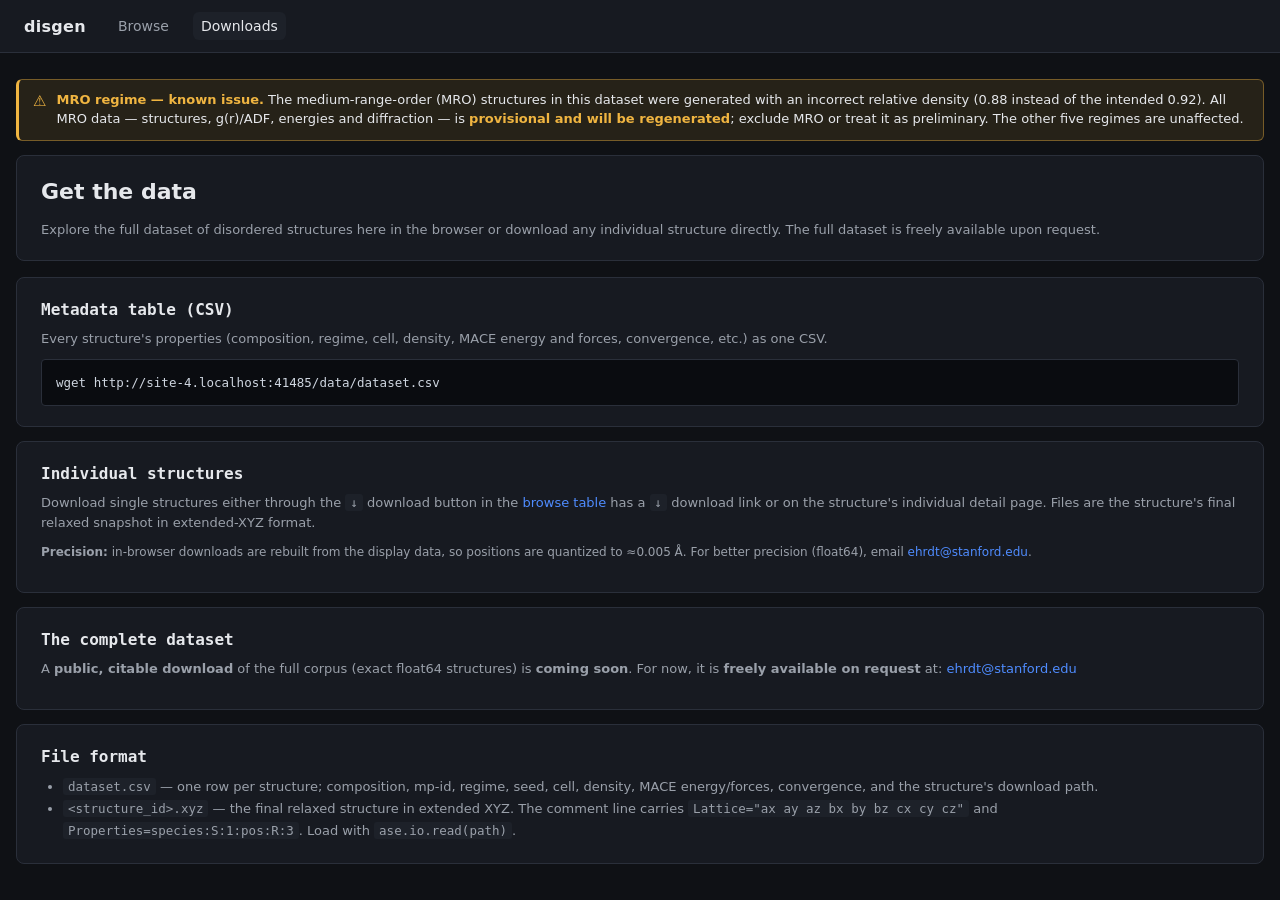
==== downloads.html @ 174ec1f0 "disgen browser (provisional preview)" ====
<!DOCTYPE html>
<html lang="en">
<head>
  <meta charset="utf-8">
  <title>disgen — downloads</title>
  <meta name="viewport" content="width=device-width, initial-scale=1">
  <meta name="robots" content="noindex, nofollow">
  <link rel="stylesheet" href="assets/css/styles.css?v=28">
</head>
<body>
  <header class="site-header">
    <a href="index.html" class="brand">disgen</a>
    <nav>
      <a href="index.html">Browse</a>
      <a href="downloads.html" class="active">Downloads</a>
    </nav>
  </header>

  <main>
    <div class="caveat page" role="note">
      <span class="caveat-icon">⚠</span>
      <div><strong>MRO regime — known issue.</strong> The medium-range-order (MRO) structures in this dataset were generated with an incorrect relative density (0.88 instead of the intended 0.92). All MRO data — structures, g(r)/ADF, energies and diffraction — is <strong>provisional and will be regenerated</strong>; exclude MRO or treat it as preliminary. The other five regimes are unaffected.</div>
    </div>

    <section class="downloads-summary">
      <h1>Get the data</h1>
      <p class="summary-note">
        Explore the full dataset of disordered structures here in
        the browser or download any individual structure directly. The full dataset is freely available upon request.
      </p>
    </section>

    <section class="recipe">
      <h2>Metadata table (CSV)</h2>
      <p>Every structure's properties (composition, regime, cell, density, MACE energy and
        forces, convergence, etc.) as one CSV.</p>
      <pre class="snippet"><code id="r-csv"></code></pre>
    </section>

    <section class="recipe">
      <h2>Individual structures</h2>
      <p>Download single structures either through the <code>↓</code> download button in the <a href="index.html">browse table</a> has a <code>↓</code> download
        link or on the structure's individual detail page.
        Files are the structure's final relaxed snapshot in extended-XYZ format.</p>
      <p class="snippet-note"><strong>Precision:</strong> in-browser downloads are rebuilt
        from the display data, so positions are quantized to ≈0.005 Å. For better precision (float64), email
        <a href="mailto:ehrdt@stanford.edu">ehrdt@stanford.edu</a>.</p>
    </section>

    <section class="recipe">
      <h2>The complete dataset</h2>
      <p>A <strong>public, citable download</strong> of the full corpus (exact float64
        structures) is <strong>coming soon</strong>. For now, it is
        <strong>freely available on request</strong> at: <a href="mailto:ehrdt@stanford.edu">ehrdt@stanford.edu</a>
      </p>
    </section>

    <section class="recipe">
      <h2>File format</h2>
      <ul class="format-list">
        <li><code>dataset.csv</code> — one row per structure;
          composition, mp-id, regime, seed, cell, density, MACE energy/forces, convergence,
          and the structure's download path.</li>
        <li><code>&lt;structure_id&gt;.xyz</code> — the final relaxed structure in extended
          XYZ. The comment line carries <code>Lattice="ax ay az bx by bz cx cy cz"</code> and
          <code>Properties=species:S:1:pos:R:3</code>. Load with <code>ase.io.read(path)</code>.</li>
      </ul>
    </section>
  </main>

  <script>
    const HOST = `${window.location.protocol}//${window.location.host}`;
    document.getElementById('r-csv').textContent = `wget ${HOST}/data/dataset.csv`;
    document.getElementById('r-parquet-inline').textContent = 'data/dataset.parquet';
  </script>
</body>
</html>
---- assets/css/styles.css ----
:root {
  --bg:        #0f1115;
  --panel:     #171a21;
  --panel-2:   #1d2129;
  --border:    #2a2f3a;
  --text:      #e6e8ec;
  --text-dim:  #9aa0aa;
  --accent:    #4f8cff;
  --accent-2:  #65d6ad;
  --warn:      #f0b541;
  --row-hover: #232834;
  --mono:      ui-monospace, "SF Mono", Menlo, Consolas, monospace;
  --sans:      -apple-system, BlinkMacSystemFont, "Inter", system-ui, sans-serif;
}

* { box-sizing: border-box; }

html, body {
  margin: 0;
  padding: 0;
  background: var(--bg);
  color: var(--text);
  font-family: var(--sans);
  font-size: 14px;
  line-height: 1.45;
  min-height: 100vh;
}

a { color: var(--accent); text-decoration: none; }
a:hover { text-decoration: underline; }

header.site-header {
  display: flex;
  align-items: center;
  gap: 24px;
  padding: 12px 24px;
  background: var(--panel);
  border-bottom: 1px solid var(--border);
  position: sticky;
  top: 0;
  z-index: 10;
}

header .brand {
  font-weight: 700;
  font-size: 16px;
  letter-spacing: 0.3px;
  color: var(--text);
  text-decoration: none;
}
header a.brand:hover { color: var(--accent); }

header nav { display: flex; gap: 16px; }
header nav a {
  color: var(--text-dim);
  padding: 4px 8px;
  border-radius: 6px;
}
header nav a.active {
  color: var(--text);
  background: var(--panel-2);
}

main { padding: 12px 16px; max-width: 1500px; margin: 0 auto; }

/* ── Filters ───────────────────────────────────────────── */
.filters {
  display: grid;
  grid-template-columns: repeat(auto-fit, minmax(180px, 1fr));
  gap: 12px;
  padding: 16px;
  background: var(--panel);
  border: 1px solid var(--border);
  border-radius: 8px;
  margin-bottom: 16px;
}

.filter-group { display: flex; flex-direction: column; gap: 4px; }
.filter-group label {
  font-size: 11px;
  text-transform: uppercase;
  letter-spacing: 0.6px;
  color: var(--text-dim);
}
.filter-group input,
.filter-group select {
  background: var(--panel-2);
  border: 1px solid var(--border);
  color: var(--text);
  padding: 6px 10px;
  border-radius: 4px;
  font-family: var(--mono);
  font-size: 13px;
}
.filter-group input:focus,
.filter-group select:focus {
  outline: none;
  border-color: var(--accent);
}
.filter-row-inline { display: flex; gap: 6px; }
.filter-row-inline input { flex: 1; }

.filter-actions {
  display: flex;
  align-items: flex-end;
  gap: 8px;
}
button {
  background: var(--accent);
  color: white;
  border: 0;
  padding: 7px 14px;
  border-radius: 4px;
  font-size: 13px;
  cursor: pointer;
}
button.secondary { background: var(--panel-2); color: var(--text); border: 1px solid var(--border); }
button:hover { filter: brightness(1.1); }

/* ── Status bar ────────────────────────────────────────── */
.statusbar {
  display: flex;
  align-items: center;
  justify-content: space-between;
  padding: 6px 4px;
  font-size: 12px;
  color: var(--text-dim);
}
.statusbar .count { font-family: var(--mono); }

/* ── Table ─────────────────────────────────────────────── */
.table-wrap {
  background: var(--panel);
  border: 1px solid var(--border);
  border-radius: 8px;
  overflow: hidden;
}
table.data {
  width: 100%;
  border-collapse: collapse;
  font-family: var(--mono);
  font-size: 12.5px;
}
table.data th, table.data td {
  padding: 8px 12px;
  text-align: left;
  border-bottom: 1px solid var(--border);
}
table.data th {
  background: var(--panel-2);
  font-weight: 600;
  color: var(--text-dim);
  text-transform: uppercase;
  letter-spacing: 0.5px;
  font-size: 11px;
  cursor: pointer;
  user-select: none;
  position: sticky;
  top: 0;
  z-index: 1;
}
table.data th .sort-marker { color: var(--accent); margin-left: 4px; }
table.data tbody tr { cursor: pointer; }
table.data tbody tr:hover { background: var(--row-hover); }
table.data td.num { text-align: right; }
table.data td.regime-amorphous      { color: #ff8a80; }
table.data td.regime-SRO            { color: #ffd54f; }
table.data td.regime-MRO            { color: #80cbc4; }
table.data td.regime-crystalline_30 { color: #82b1ff; }

table.data th.no-sort { cursor: default; }
table.data td.download-cell { text-align: center; padding: 4px 6px; width: 32px; }
table.data a.row-download {
  display: inline-block;
  padding: 2px 8px;
  border-radius: 3px;
  color: var(--text-dim);
  text-decoration: none;
  font-size: 14px;
  line-height: 1;
}
table.data a.row-download:hover {
  background: var(--accent);
  color: white;
  text-decoration: none;
}

/* ── Pagination ────────────────────────────────────────── */
.pagination {
  display: flex;
  align-items: center;
  justify-content: center;
  gap: 8px;
  margin-top: 12px;
  font-family: var(--mono);
  font-size: 12px;
}
.pagination button {
  background: var(--panel-2);
  color: var(--text);
  border: 1px solid var(--border);
  padding: 4px 10px;
}
.pagination button:disabled { opacity: 0.4; cursor: default; }
.pagination .page-info { color: var(--text-dim); padding: 0 8px; }

/* ── Loading / messages ────────────────────────────────── */
.message {
  padding: 24px;
  text-align: center;
  color: var(--text-dim);
  font-family: var(--mono);
  font-size: 13px;
}
.message.error { color: var(--warn); }

/* ── Caveat banner (e.g. MRO known-issue notice) ───────── */
.caveat {
  display: flex;
  gap: 10px;
  align-items: flex-start;
  margin: 0 0 14px;
  padding: 11px 14px;
  background: rgba(240, 181, 65, 0.10);
  border: 1px solid rgba(240, 181, 65, 0.40);
  border-left: 3px solid var(--warn);
  border-radius: 6px;
  color: var(--text);
  font-size: 13px;
  line-height: 1.45;
}
.caveat .caveat-icon { color: var(--warn); font-size: 15px; flex: none; line-height: 1.4; }
.caveat strong { color: var(--warn); }
.caveat a { color: var(--warn); text-decoration: underline; }
.caveat.page { margin: 14px 0; }
/* MRO emphasis in the browse table + regime dl value */
td.regime-MRO { color: var(--warn); }
td.regime-MRO::after { content: " ⚠"; }
.mro-flag { color: var(--warn); font-weight: 600; }

/* ── Detail page ───────────────────────────────────────── */
.detail-layout {
  display: grid;
  grid-template-columns: 1fr 320px;
  gap: 12px;
}
@media (max-width: 1000px) { .detail-layout { grid-template-columns: 1fr; } }

.viewer-wrap {
  background: var(--panel);
  border: 1px solid var(--border);
  border-radius: 8px;
  overflow: hidden;
  position: relative;    /* so .viewer-gate can absolutely fill it */
}
#viewer-frame {
  display: block;
  width: 100%;
  height: 360px;
  border: 0;
  background: #f7f8f5;   /* matches the tricor viewer background */
}
.viewer-3dmol {
  position: relative;   /* 3Dmol positions its canvas absolutely inside */
  width: 100%;
  height: 360px;
  background: #000;
}
/* Click gate overlays the iframe area only (not the controls strip
   below it), so the "Load 3D viewer" button sits inside the viewer. */
.viewer-gate {
  position: absolute;
  top: 0;
  left: 0;
  right: 0;
  height: 360px;         /* matches #viewer-frame height */
  display: flex;
  align-items: center;
  justify-content: center;
  background: #f7f8f5;
  font-family: var(--mono);
  z-index: 2;
}
.viewer-gate-btn {
  padding: 10px 22px;
  font-size: 13px;
  font-family: var(--mono);
  background: #1f4e79;
  color: #fff;
  border: 0;
  border-radius: 6px;
  cursor: pointer;
}
.viewer-gate-btn:hover { background: #2a6299; }
.viewer-gate-msg {
  max-width: 480px;
  padding: 18px 24px;
  text-align: center;
  color: #333;
}
.viewer-gate-msg .viewer-gate-title {
  font-size: 14px;
  font-weight: 600;
  margin-bottom: 8px;
}
.viewer-gate-msg .viewer-gate-hint {
  font-size: 12px;
  color: #555;
  line-height: 1.5;
}

.viewer-controls {
  display: flex;
  align-items: center;
  gap: 6px;
  padding: 6px 10px;
  background: var(--panel-2);
  border-top: 1px solid var(--border);
  font-family: var(--mono);
  font-size: 11.5px;
  color: var(--text-dim);
}
.viewer-controls .ctrl-label {
  text-transform: uppercase;
  letter-spacing: 0.6px;
  font-size: 10.5px;
  color: var(--text-dim);
}
.viewer-controls .ctrl-divider {
  width: 1px;
  height: 14px;
  background: var(--border);
  margin: 0 4px;
}
.viewer-controls .seg-btn:disabled {
  opacity: 0.35;
  cursor: not-allowed;
}

/* Slice controls live inline in .viewer-controls — the .slice-only
   items are hidden when the viewer is on the polyhedra iframe (which
   manages its own scene and can't be resliced from the parent). */
.viewer-controls.no-slice .slice-only { display: none; }

.slice-range {
  position: relative;
  flex: 1 1 110px;
  min-width: 90px;
  max-width: 240px;
  height: 20px;
}
/* Shared visible track drawn once as a pseudo-element behind both
   inputs.  Each range input has a transparent track so we don't stack
   two tracks (which was hiding the lo thumb behind the hi track). */
.slice-range::before {
  content: "";
  position: absolute;
  left: 0; right: 0; top: 50%;
  height: 3px; margin-top: -1.5px;
  background: var(--border);
  border-radius: 2px;
}
.slice-range input[type="range"] {
  position: absolute;
  inset: 0;
  width: 100%;
  height: 20px;
  margin: 0;
  background: transparent;      /* transparent track ↑ the shared ::before shows */
  pointer-events: none;
  -webkit-appearance: none;
  appearance: none;
}
/* Transparent tracks so ::before is what's visible. */
.slice-range input[type="range"]::-webkit-slider-runnable-track {
  height: 3px; background: transparent; border: 0;
}
.slice-range input[type="range"]::-moz-range-track {
  height: 3px; background: transparent; border: 0;
}
/* Thumbs sit above the shared track, catch pointer events. */
.slice-range input[type="range"]::-webkit-slider-thumb {
  -webkit-appearance: none;
  width: 12px; height: 12px; border-radius: 50%;
  background: var(--accent); border: 2px solid var(--panel-2);
  margin-top: -5px;
  cursor: pointer;
  pointer-events: auto;
  position: relative; z-index: 2;
}
.slice-range input[type="range"]::-moz-range-thumb {
  width: 12px; height: 12px; border-radius: 50%;
  background: var(--accent); border: 2px solid var(--panel-2);
  cursor: pointer;
  pointer-events: auto;
  position: relative; z-index: 2;
}
.slice-readout {
  min-width: 96px;
  flex: 0 0 auto;
  white-space: nowrap;
  text-align: right;
  color: var(--text);
  font-size: 11px;
  font-family: var(--mono);
}
.viewer-controls .seg-btn {
  padding: 3px 8px;
  font-size: 11px;
  font-family: var(--mono);
  background: var(--panel);
  color: var(--text-dim);
  border: 1px solid var(--border);
  border-radius: 4px;
  cursor: pointer;
}
.viewer-controls .seg-btn:hover { color: var(--text); }
.viewer-controls .seg-btn.active {
  background: var(--accent);
  color: white;
  border-color: var(--accent);
}
/* Axis currently clipping (may or may not be the edited axis) — green
   underline distinguishes "actively slicing" from the blue "editing" fill. */
.viewer-controls .seg-btn[data-slice-axis].clipped {
  box-shadow: inset 0 -3px 0 var(--accent-2);
}
.viewer-controls input[type=range] { flex: 1; accent-color: var(--accent); }
.viewer-controls .frame-label { min-width: 90px; color: var(--text-dim); }

.meta-panel {
  background: var(--panel);
  border: 1px solid var(--border);
  border-radius: 8px;
  padding: 12px 14px;
}
.meta-panel h2 {
  margin: 0 0 4px;
  font-size: 16px;
  font-family: var(--mono);
}
.meta-panel .subtitle {
  color: var(--text-dim);
  font-family: var(--mono);
  font-size: 11px;
  margin-bottom: 10px;
}
.meta-panel dl {
  display: grid;
  grid-template-columns: 110px 1fr;
  gap: 3px 10px;
  font-family: var(--mono);
  font-size: 12px;
  margin: 0 0 10px;
}
.meta-panel dt { color: var(--text-dim); }
.meta-panel dd { margin: 0; }
.meta-panel .badges {
  display: flex;
  flex-wrap: wrap;
  gap: 6px;
  margin-bottom: 16px;
}
.badge {
  display: inline-block;
  padding: 3px 8px;
  border-radius: 999px;
  font-family: var(--mono);
  font-size: 11px;
  background: var(--panel-2);
  border: 1px solid var(--border);
  color: var(--text-dim);
}
.badge.regime { color: var(--text); }
.download-row { display: flex; gap: 8px; flex-wrap: wrap; }

/* ── Plots (g(r) + ADF + g3) on the detail page ────────── */
.plots-host {
  margin-top: 10px;
  display: grid;
  gap: 8px;
}
.plots-grid {
  display: grid;
  grid-template-columns: 1fr 1fr;
  grid-template-rows: auto auto;
  gap: 8px;
}
.plot-pdf-cell     { grid-column: 1; grid-row: 1; }
.plot-adf-cell     { grid-column: 2; grid-row: 1; }
.plot-g3-cell      { grid-column: 1; grid-row: 2; }
.plot-regimes-cell { grid-column: 2; grid-row: 2; }
@media (max-width: 900px) {
  .plots-grid { grid-template-columns: 1fr; grid-template-rows: auto; }
  .plot-pdf-cell, .plot-adf-cell, .plot-g3-cell, .plot-regimes-cell {
    grid-column: 1; grid-row: auto;
  }
}
/* The inline regime cell uses the shared plot-row visual shell, so we
   don't want the standalone regimes-host section rendering a second
   time below the grid. */
#regimes-host { display: none; }
.plots-host .plot-row {
  background: var(--panel);
  border: 1px solid var(--border);
  border-radius: 8px;
  padding: 4px;
}
.plots-host .plot { width: 100%; min-height: 200px; }
.plots-host .plot-controls {
  display: flex;
  flex-wrap: wrap;
  gap: 4px 12px;
  align-items: center;
  padding: 4px 10px 8px;
  font-family: var(--mono);
  font-size: 11.5px;
  color: var(--text-dim);
}
.plots-host .plot-controls .ctrl-label {
  color: var(--text-dim);
  font-size: 10.5px;
  text-transform: uppercase;
  letter-spacing: 0.5px;
  margin-right: 2px;
}
.plots-host .plot-controls label {
  display: inline-flex;
  align-items: center;
  gap: 3px;
  color: var(--text);
  cursor: pointer;
  white-space: nowrap;
}
.plots-host .plot-controls input[type="checkbox"] {
  margin: 0;
  width: auto;
  accent-color: var(--accent);
}
.plots-host .plot-controls input[type="number"] {
  width: 70px;
  background: var(--panel-2);
  border: 1px solid var(--border);
  color: var(--text);
  padding: 2px 6px;
  border-radius: 4px;
  font-family: var(--mono);
  font-size: 11.5px;
  margin-left: 4px;
}
.plots-host .plot-controls select {
  background: var(--panel-2);
  border: 1px solid var(--border);
  color: var(--text);
  padding: 2px 6px;
  border-radius: 4px;
  font-family: var(--mono);
  font-size: 11.5px;
  margin-left: 4px;
}
.plots-host .plot-controls .ctrl-divider {
  width: 1px;
  height: 14px;
  background: var(--border);
  margin: 0 6px;
}
.plots-host .plot-controls .shell-controls {
  display: inline-flex;
  align-items: center;
  gap: 4px 8px;
  flex-wrap: wrap;
}
.plots-host .plot-controls .seg-btn {
  padding: 2px 8px;
  font-size: 10.5px;
  background: var(--panel);
  color: var(--text-dim);
  border: 1px solid var(--border);
  border-radius: 4px;
  cursor: pointer;
  font-family: var(--mono);
}
.plots-host .plot-controls .seg-btn:hover { color: var(--text); }
.plots-host .plot-controls .shell-status {
  font-size: 10.5px;
  color: var(--text-dim);
  font-family: var(--mono);
  margin-left: 4px;
}
/* g(r) drag-to-set-shell affordance — apply to the whole plot since
   fixedrange:true may suppress Plotly's .nsewdrag layer */
#plot-pdf, #plot-pdf .nsewdrag { cursor: ew-resize !important; }
#plot-pdf .modebar { cursor: default !important; }
.plots-host .plots-empty {
  padding: 24px;
  text-align: center;
  color: var(--text-dim);
  background: var(--panel);
  border: 1px dashed var(--border);
  border-radius: 8px;
  font-family: var(--mono);
  font-size: 12px;
}
.plots-host .plots-empty code {
  background: var(--panel-2);
  padding: 2px 6px;
  border-radius: 3px;
}

/* ── Diffraction-pattern viewer ──────────────────────── */
.dps-host {
  margin-top: 10px;
  background: var(--panel);
  border: 1px solid var(--border);
  border-radius: 8px;
  padding: 10px 14px;
}
.dps-host:empty { display: none; }
.dps-header {
  display: flex;
  align-items: baseline;
  justify-content: space-between;
  margin-bottom: 8px;
}
.dps-header .dps-meta {
  font-family: var(--mono);
  font-size: 11px;
  color: var(--text-dim);
}
/* Fixed-width columns so neither the image-wrap nor the controls has
   dead space around it — image sits flush against the controls, no
   gap in the middle.  Both left-aligned; any leftover width is empty
   whitespace on the right (fine, this section doesn't need to fill). */
.dps-grid {
  display: flex;
  gap: 20px;
  align-items: flex-start;
  flex-wrap: wrap;
}
.dps-controls {
  display: flex;
  flex-direction: column;
  gap: 12px;
  flex: 0 0 260px;
}
.dps-ctl-row {
  display: flex;
  flex-direction: column;
  gap: 6px;
}
:is(.dps-thk-buttons,.dps-probe-buttons) {
  display: flex;
  flex-wrap: wrap;
  gap: 4px;
}
:is(.dps-thk-buttons,.dps-probe-buttons) .seg-btn {
  padding: 4px 10px;
  font-size: 11px;
  background: var(--panel-2);
  border: 1px solid var(--border);
  border-radius: 4px;
  cursor: pointer;
  font-family: var(--mono);
  color: var(--text-dim);
}
:is(.dps-thk-buttons,.dps-probe-buttons) .seg-btn.active {
  background: var(--accent);
  border-color: var(--accent);
  color: white;
}
:is(.dps-thk-buttons,.dps-probe-buttons) .seg-btn:hover { color: var(--text); }
.dps-probe-grid[data-square="true"] {
  display: grid;
  grid-template-columns: repeat(var(--grid-cols, 6), 1fr);
  gap: 2px;
  max-width: 260px;
  aspect-ratio: 1;
}
.dps-probe-cell {
  background: var(--panel-2);
  border: 1px solid var(--border);
  border-radius: 2px;
  cursor: pointer;
  padding: 0;
  min-width: 0;
  min-height: 0;
}
.dps-probe-cell:hover  { background: var(--row-hover); }
.dps-probe-cell.active {
  background: var(--accent);
  border-color: var(--accent);
}
.dps-probe-grid[data-square="false"] {
  display: flex;
  flex-wrap: wrap;
  gap: 4px;
}
.dps-probe-chip.active {
  background: var(--accent);
  border-color: var(--accent);
  color: white;
}
/* Sized so wrap height ≈ controls-column height (thickness buttons +
   probe-grid stack, ~375 px including the "g₃ shell" label + gap).
   Keeps the DP square and the row visually balanced. */
.dps-image-wrap {
  background: #000;
  border-radius: 6px;
  padding: 4px;
  display: flex;
  flex-direction: column;
  align-items: center;
  flex: 0 0 auto;
  width: 348px;   /* 340 image + 2·4 px padding */
  max-width: 100%;
}
.dps-image {
  width: 340px;
  height: 340px;
  max-width: 100%;
  image-rendering: pixelated;
  background: #000;
  border-radius: 4px;
  display: block;
}
.dps-caption {
  font-family: var(--mono);
  font-size: 11px;
  color: var(--text-dim);
  padding: 6px 0 2px;
}

/* Sim params — collapsed by default; lives in the right column of the
   DP grid and, when opened, fills that right region rather than pushing
   the panel bottom down. */
.dps-sim {
  flex: 1 1 320px;
  min-width: 260px;
  align-self: stretch;
  border-left: 1px dashed var(--border);
  padding-left: 20px;
}
.dps-sim > summary {
  cursor: pointer;
  font-family: var(--mono);
  font-size: 11.5px;
  color: var(--text-dim);
  text-transform: uppercase;
  letter-spacing: 0.5px;
  user-select: none;
}
.dps-sim > summary:hover { color: var(--text); }
.dps-sim-grid {
  display: grid;
  grid-template-columns: repeat(auto-fit, minmax(150px, 1fr));
  gap: 12px 20px;
  margin-top: 10px;
}
.dps-sim-group { min-width: 0; }
.dps-sim-title {
  font-family: var(--mono);
  font-size: 10.5px;
  text-transform: uppercase;
  letter-spacing: 0.5px;
  color: var(--text-dim);
  margin-bottom: 4px;
  border-bottom: 1px solid var(--border);
  padding-bottom: 2px;
}
.dps-sim-group dl {
  display: grid;
  grid-template-columns: max-content 1fr;
  gap: 2px 10px;
  margin: 0;
  font-family: var(--mono);
  font-size: 11px;
}
.dps-sim-group dt { color: var(--text-dim); }
.dps-sim-group dd { margin: 0; color: var(--text); }
.dps-sim-hint {
  color: var(--text-dim);
  font-size: 10px;
  margin-left: 4px;
}

/* ── Regime navigator (E vs disorder regime) ───────────── */
.regimes-host {
  margin-top: 10px;
  background: var(--panel);
  border: 1px solid var(--border);
  border-radius: 8px;
  padding: 10px 14px;
}
.regimes-title {
  display: flex;
  align-items: baseline;
  justify-content: space-between;
  margin-bottom: 8px;
}
.regimes-title .regimes-mp {
  font-family: var(--mono);
  font-size: 11px;
  color: var(--text-dim);
}
.regimes-plot { width: 100%; min-height: 200px; }
.regimes-row {
  display: flex;
  flex-wrap: wrap;
  gap: 8px;
  margin-top: 8px;
}
.regime-chip {
  display: inline-flex;
  flex-direction: column;
  align-items: center;
  gap: 2px;
  padding: 6px 12px;
  border: 1px solid var(--border);
  border-radius: 6px;
  background: var(--panel-2);
  font-family: var(--mono);
  font-size: 11.5px;
  text-decoration: none;
  cursor: pointer;
  min-width: 90px;
}
.regime-chip:hover {
  background: var(--row-hover);
  text-decoration: none;
}
.regime-chip.active {
  background: var(--accent);
  border-color: var(--accent);
  color: white !important;
}
.regime-chip.active .rname, .regime-chip.active .rval { color: white !important; }
.regime-chip .rname {
  font-size: 11px;
  letter-spacing: 0.3px;
}
.regime-chip .rval {
  font-size: 13px;
  color: var(--text);
}

/* ── Downloads page ────────────────────────────────────── */
.downloads-summary {
  background: var(--panel);
  border: 1px solid var(--border);
  border-radius: 8px;
  padding: 20px 24px;
  margin-bottom: 16px;
}
.downloads-summary h1 { margin: 0 0 12px; font-size: 22px; }
.summary-stats {
  display: flex;
  flex-wrap: wrap;
  gap: 20px;
  margin: 12px 0 16px;
  font-family: var(--mono);
  font-size: 13px;
  color: var(--text-dim);
}
.summary-stats .stat strong {
  color: var(--accent-2);
  font-size: 15px;
  margin-right: 4px;
}
.summary-stats .error { color: var(--warn); }
.summary-note {
  color: var(--text-dim);
  font-size: 13px;
  margin: 0;
  line-height: 1.55;
}
.summary-note code,
.recipe code,
.format-list code {
  background: var(--panel-2);
  padding: 1px 5px;
  border-radius: 3px;
  font-family: var(--mono);
  font-size: 12.5px;
}
.recipe {
  background: var(--panel);
  border: 1px solid var(--border);
  border-radius: 8px;
  padding: 20px 24px;
  margin-bottom: 14px;
}
.recipe h2 { margin: 0 0 8px; font-size: 16px; font-family: var(--mono); }
.recipe p  { margin: 4px 0 10px; color: var(--text-dim); font-size: 13px; line-height: 1.55; }
.recipe pre.snippet {
  background: #0a0c10;
  border: 1px solid var(--border);
  border-radius: 4px;
  padding: 12px 14px;
  overflow-x: auto;
  margin: 0;
}
.recipe pre.snippet code {
  background: transparent;
  padding: 0;
  font-family: var(--mono);
  font-size: 12.5px;
  color: #cfd6e0;
  line-height: 1.55;
  white-space: pre;
}
.recipe .snippet-note {
  margin-top: 8px;
  font-size: 12px;
  color: var(--text-dim);
}
.format-list {
  margin: 8px 0 0;
  padding-left: 22px;
  color: var(--text-dim);
  font-size: 13px;
  line-height: 1.7;
}

/* ── Placeholder page ──────────────────────────────────── */
.placeholder {
  max-width: 680px;
  margin: 60px auto;
  padding: 32px;
  background: var(--panel);
  border: 1px solid var(--border);
  border-radius: 8px;
}
.placeholder h1 { margin-top: 0; }
.placeholder code {
  background: var(--panel-2);
  padding: 2px 6px;
  border-radius: 3px;
  font-family: var(--mono);
  font-size: 13px;
}
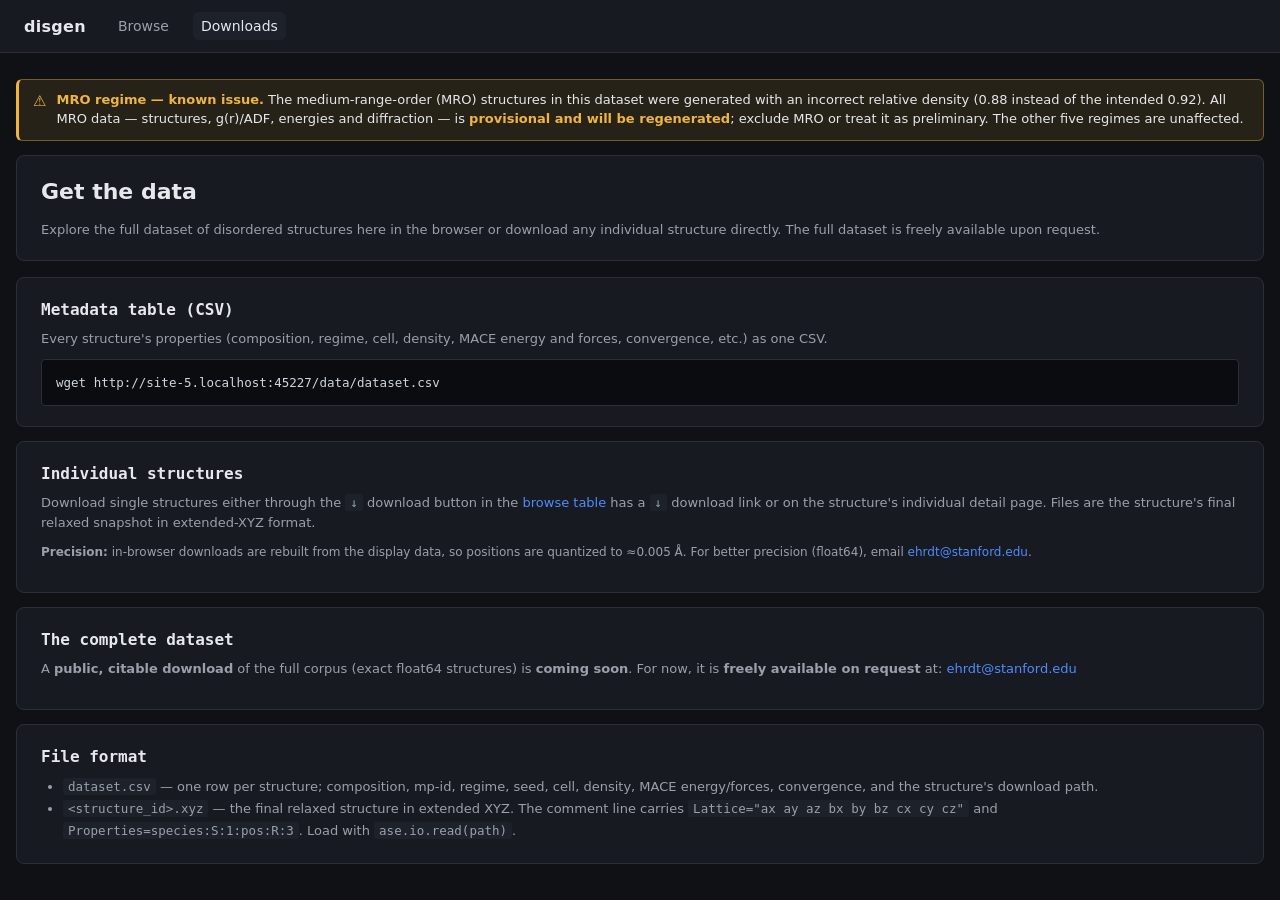
==== commit 14819bea: "Add mobile-responsive layout (browse table, filters, viewer controls, compact plots)" ====
--- a/downloads.html
+++ b/downloads.html
@@ -5,7 +5,7 @@
   <title>disgen — downloads</title>
   <meta name="viewport" content="width=device-width, initial-scale=1">
   <meta name="robots" content="noindex, nofollow">
-  <link rel="stylesheet" href="assets/css/styles.css?v=28">
+  <link rel="stylesheet" href="assets/css/styles.css?v=30">
 </head>
 <body>
   <header class="site-header">
--- a/assets/css/styles.css
+++ b/assets/css/styles.css
@@ -84,6 +84,8 @@
 }
 .filter-group input,
 .filter-group select {
+  box-sizing: border-box;   /* keep padding inside the width so min/max inputs don't overflow */
+  width: 100%;
   background: var(--panel-2);
   border: 1px solid var(--border);
   color: var(--text);
@@ -938,3 +940,27 @@
   font-family: var(--mono);
   font-size: 13px;
 }
+
+/* ── Mobile phones (≤640px) ──────────────────────────────
+   Tablet stacking is already handled by the 900px/1000px queries above;
+   this tightens things for small phone screens (conference QR → phone). */
+@media (max-width: 640px) {
+  main { padding: 10px 12px; }
+  header.site-header { padding: 10px 14px; }
+  .filters { padding: 12px; gap: 10px; }
+
+  /* Browse table: hide the redundant ID column (= composition + mp-id +
+     regime + seed shown in other columns; row click still works via data-id),
+     let the rest scroll sideways, and tighten cells so more fits per screen. */
+  table.data th:first-child,
+  table.data td:first-child { display: none; }
+  .table-wrap { overflow-x: auto; overflow-y: hidden; -webkit-overflow-scrolling: touch; }
+  table.data { font-size: 11.5px; }
+  table.data th, table.data td { padding: 6px 8px; white-space: nowrap; }
+
+  /* Structure detail: the viewer control strip wraps instead of overflowing;
+     the slice sliders take their own full row; slightly shorter 3D viewport. */
+  .viewer-controls { flex-wrap: wrap; row-gap: 6px; }
+  .slice-range { flex: 1 1 100%; max-width: none; }
+  #viewer-frame, .viewer-3dmol { height: 300px; }
+}
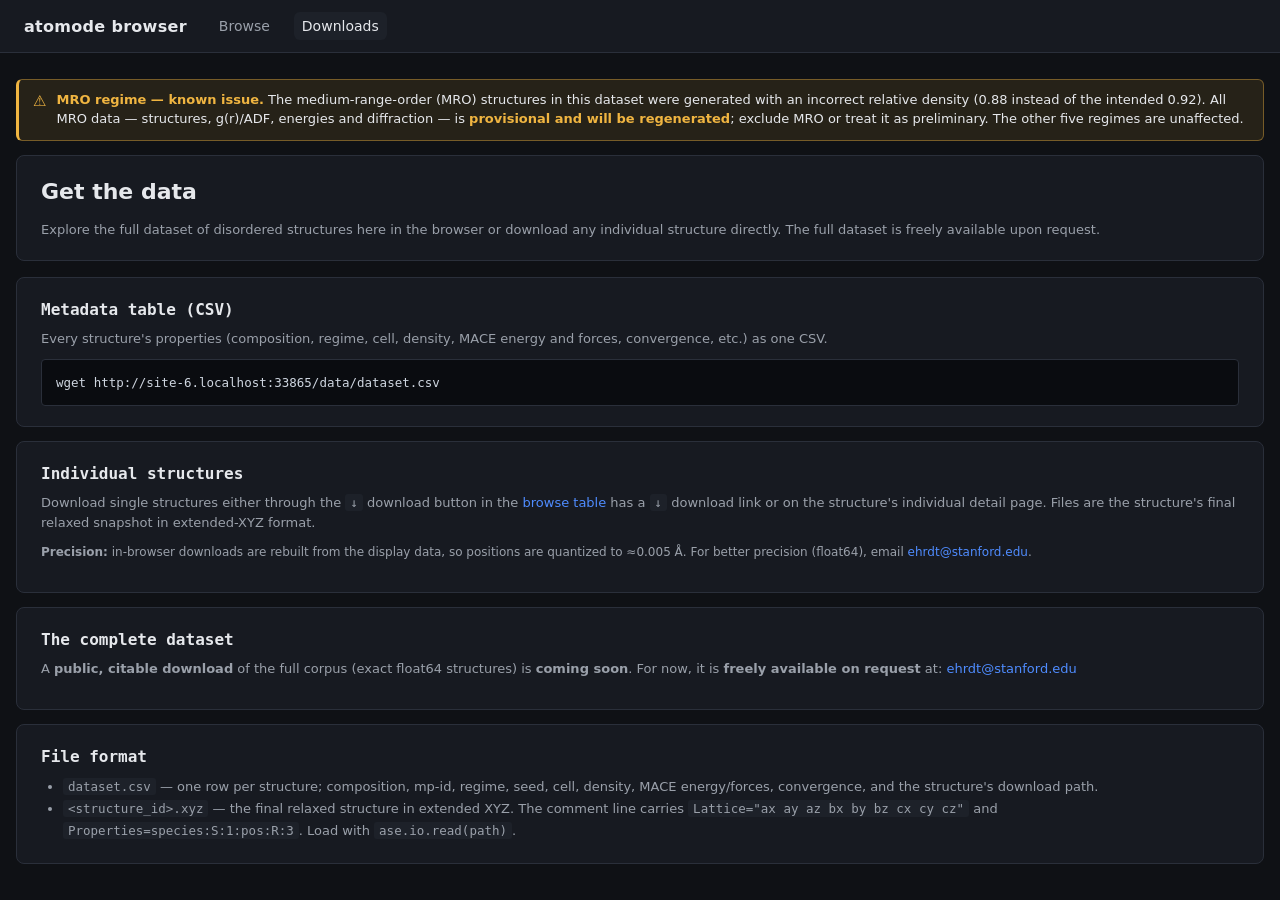
==== commit 19ec3795: "Rename for atomode migration, brand as 'atomode browser'" ====
--- a/downloads.html
+++ b/downloads.html
@@ -2,14 +2,14 @@
 <html lang="en">
 <head>
   <meta charset="utf-8">
-  <title>disgen — downloads</title>
+  <title>atomode browser — downloads</title>
   <meta name="viewport" content="width=device-width, initial-scale=1">
   <meta name="robots" content="noindex, nofollow">
   <link rel="stylesheet" href="assets/css/styles.css?v=30">
 </head>
 <body>
   <header class="site-header">
-    <a href="index.html" class="brand">disgen</a>
+    <a href="index.html" class="brand">atomode browser</a>
     <nav>
       <a href="index.html">Browse</a>
       <a href="downloads.html" class="active">Downloads</a>
@@ -69,9 +69,11 @@
   </main>
 
   <script>
-    const HOST = `${window.location.protocol}//${window.location.host}`;
-    document.getElementById('r-csv').textContent = `wget ${HOST}/data/dataset.csv`;
-    document.getElementById('r-parquet-inline').textContent = 'data/dataset.parquet';
+    // Resolve against the page URL, not the bare host — the site is served
+    // from a subpath (…/disgen/, and …/atomode-data/browse/ after the move),
+    // so building from protocol+host alone drops the prefix and 404s.
+    const CSV_URL = new URL('data/dataset.csv', window.location.href).toString();
+    document.getElementById('r-csv').textContent = `wget ${CSV_URL}`;
   </script>
 </body>
 </html>
--- a/assets/css/styles.css
+++ b/assets/css/styles.css
@@ -260,7 +260,7 @@
   width: 100%;
   height: 360px;
   border: 0;
-  background: #f7f8f5;   /* matches the tricor viewer background */
+  background: #f7f8f5;   /* matches the atomode viewer background */
 }
 .viewer-3dmol {
   position: relative;   /* 3Dmol positions its canvas absolutely inside */
